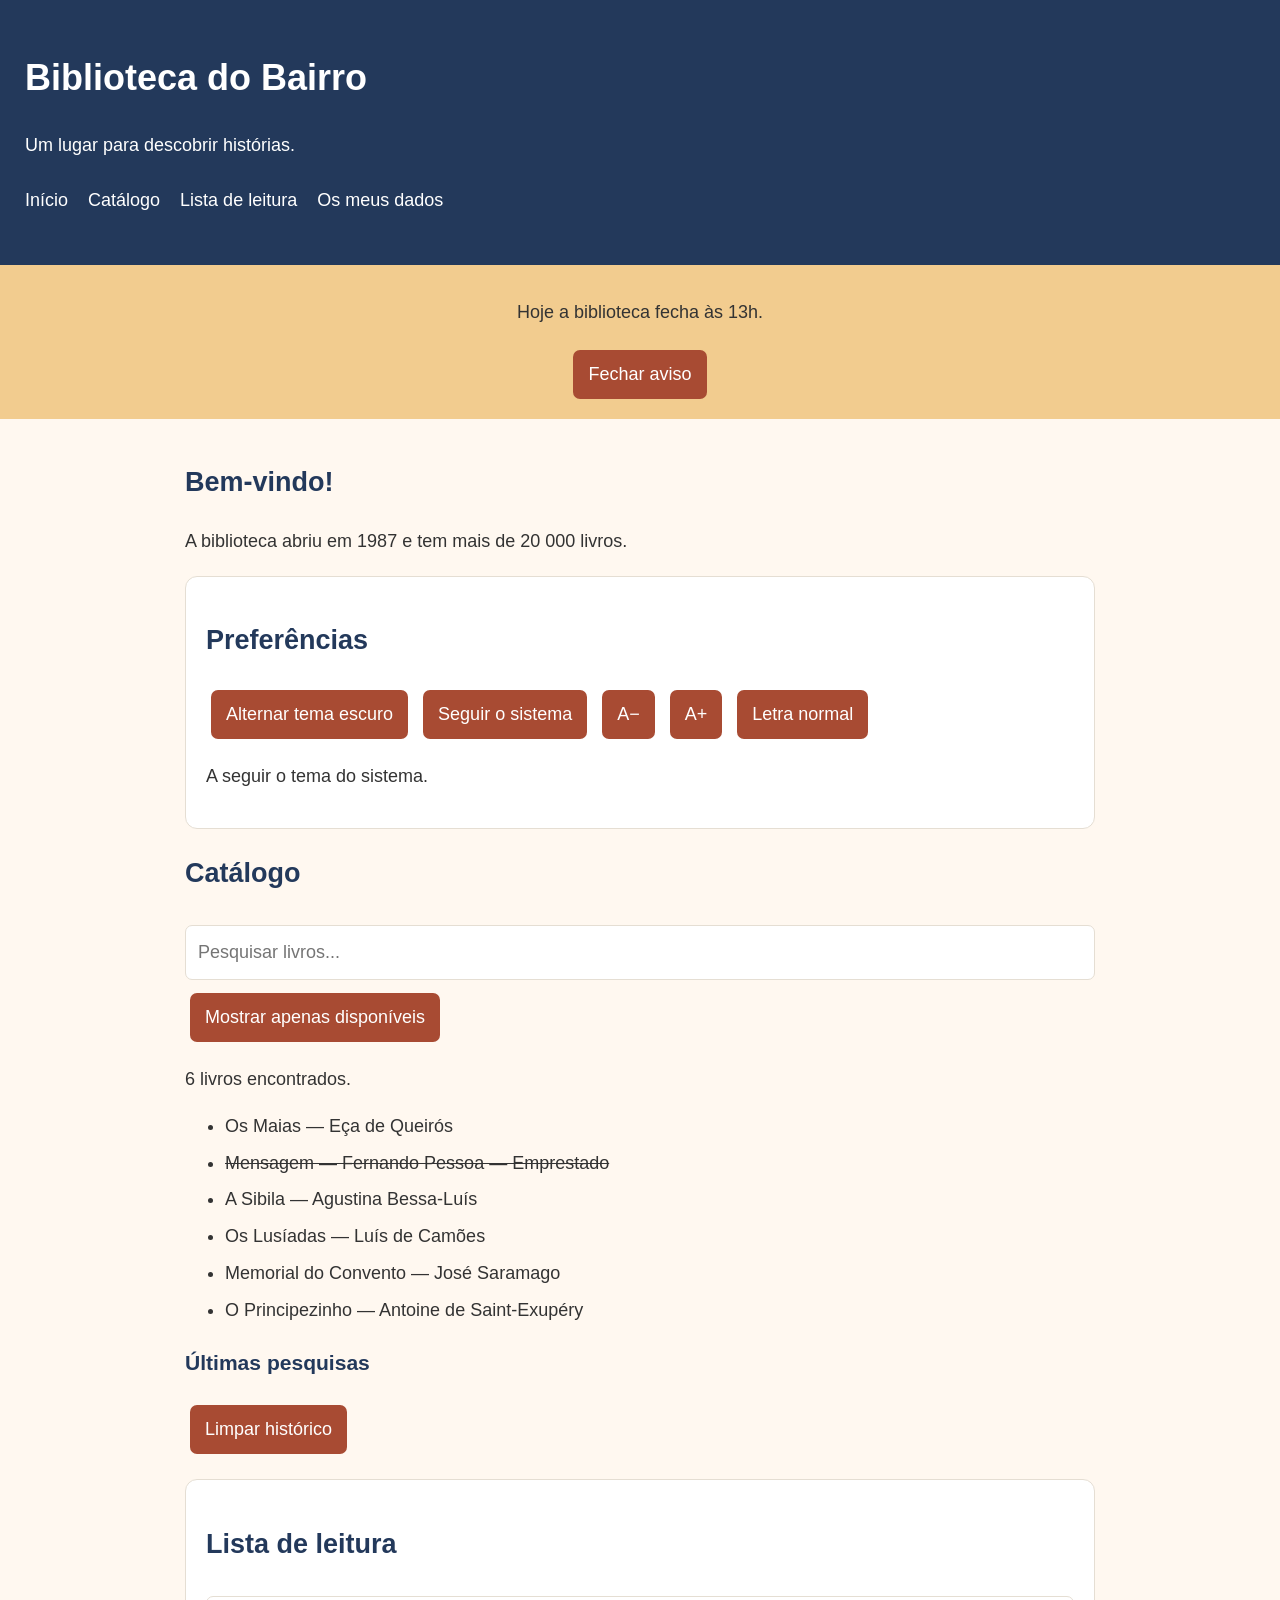
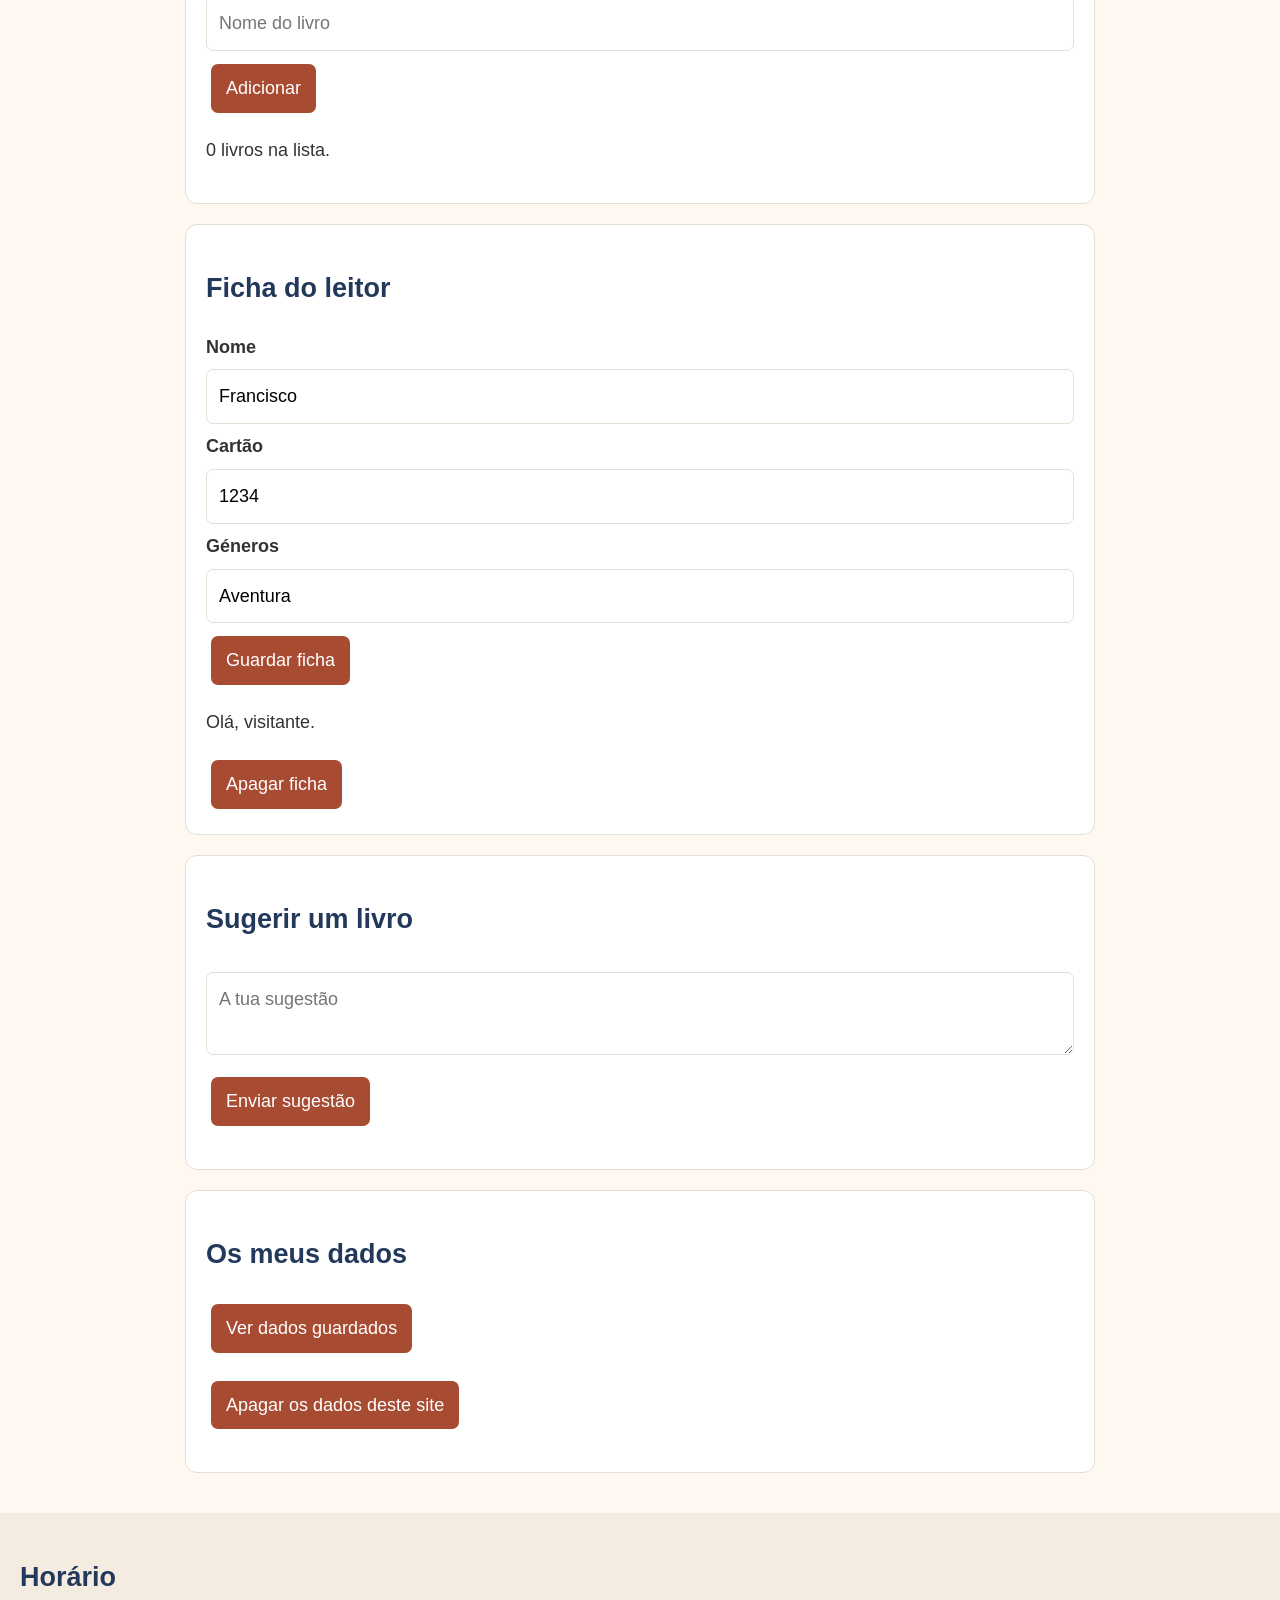
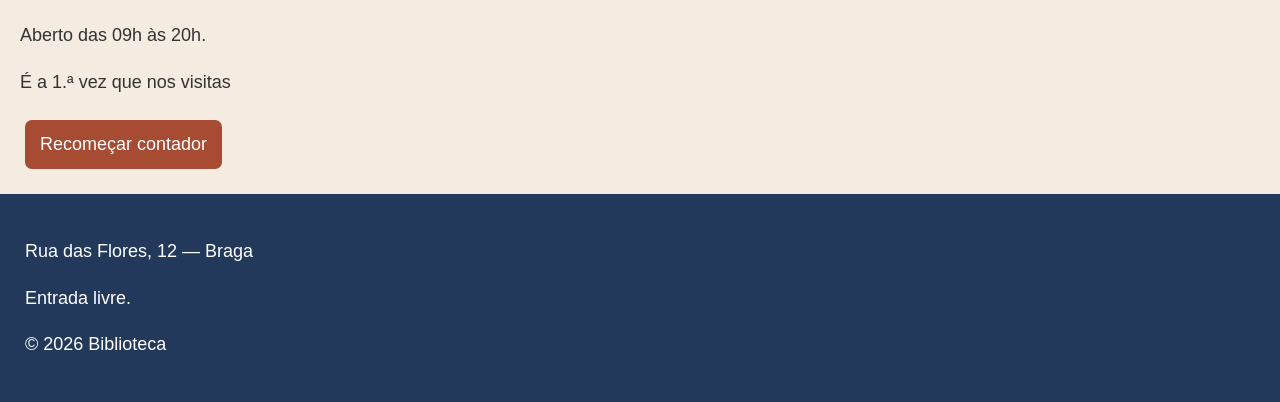
==== index.html @ a49d4954 "aaa" ====
<!DOCTYPE html>
<html lang="pt-PT">
<head>
  <meta charset="UTF-8">
  <meta name="viewport" content="width=device-width, initial-scale=1">
  <title>Biblioteca do Bairro</title>
  <script src="src.js" defer></script>
  <link rel="stylesheet" href="estilos.css">
</head>
<body>
  <header class="cabecalho" id="inicio">
    <div>
      <h1>Biblioteca do Bairro</h1>
      <p>Um lugar para descobrir histórias.</p>
    </div>

    <nav>
      <ul>
        <li><a href="#inicio">Início</a></li>
        <li><a href="#catalogo">Catálogo</a></li>
        <li><a href="#leitura">Lista de leitura</a></li>
        <li><a href="#dados">Os meus dados</a></li>
      </ul>
    </nav>
  </header>

  <section id="aviso-visita" hidden>
    <p>Hoje a biblioteca fecha às 13h.</p>
    <button id="fechar-aviso">Fechar aviso</button>
  </section>

  <main>
    <section>
      <h2>Bem-vindo!</h2>
      <p>A biblioteca abriu em 1987 e tem mais de 20 000 livros.</p>
    </section>

    <section class="cartao">
      <h2>Preferências</h2>

      <button id="tema">Alternar tema escuro</button>
      <button id="seguir-sistema">Seguir o sistema</button>

      <button id="letra-menor">A−</button>
      <button id="letra-maior">A+</button>
      <button id="letra-normal">Letra normal</button>

      <p id="estado-preferencias"></p>
    </section>

    <section id="catalogo">
      <h2>Catálogo</h2>

      <input id="pesquisa" type="search"
             placeholder="Pesquisar livros...">

      <button id="so-disponiveis">
        Mostrar apenas disponíveis
      </button>

      <p id="resumo"></p>
      <ul id="lista-livros"></ul>

      <h3>Últimas pesquisas</h3>
      <ul id="ultimas-pesquisas"></ul>
      <button id="limpar-pesquisas">Limpar histórico</button>
    </section>

    <section id="leitura" class="cartao">
      <h2>Lista de leitura</h2>

      <form id="form-leitura">
        <input id="novo-livro"
               placeholder="Nome do livro"
               required>
        <button>Adicionar</button>
      </form>

      <ul id="lista-leitura"></ul>
      <p id="estado-leitura"></p>
    </section>

    <section class="cartao">
      <h2>Ficha do leitor</h2>

      <form id="form-leitor">
        <label for="nome-leitor">Nome</label>
        <input id="nome-leitor" value="Francisco">

        <label for="cartao-leitor">Cartão</label>
        <input id="cartao-leitor" value="1234">

        <label for="generos-leitor">Géneros</label>
        <input id="generos-leitor"
               value="Aventura">

        <button>Guardar ficha</button>
      </form>

      <p id="saudacao-leitor"></p>
      <ul id="generos-lista"></ul>

      <button id="apagar-ficha">Apagar ficha</button>
    </section>

    <section class="cartao">
      <h2>Sugerir um livro</h2>

      <form id="form-sugestao">
        <textarea id="sugestao"
                  placeholder="A tua sugestão"></textarea>

        <button>Enviar sugestão</button>
      </form>

      <p id="estado-sugestao"></p>
    </section>

    <section id="dados" class="cartao">
      <h2>Os meus dados</h2>

      <button id="ver-dados">
        Ver dados guardados
      </button>

      <pre id="dados-guardados"></pre>

      <button id="apagar-dados">
        Apagar os dados deste site
      </button>

      <p id="estado-dados"></p>
    </section>
  </main>

  <aside>
    <h2>Horário</h2>
    <p>Aberto das 09h às 20h.</p>

    <p id="contador-visitas"></p>
    <button id="recomecar-visitas">
      Recomeçar contador
    </button>
  </aside>

  <footer>
    <p>Rua das Flores, 12 — Braga</p>
    <p>Entrada livre.</p>
    <p>© 2026 Biblioteca</p>
  </footer>
</body>
</html>
---- estilos.css ----
:root {
  --principal: #23395B;
  --destaque: #A84B33;
  --fundo: #FFF8F0;
  --cartao: #FFFFFF;
  --texto: #333333;
  --borda: #E5DED3;
}

* {
  box-sizing: border-box;
}

body {
  margin: 0;
  background: var(--fundo);
  color: var(--texto);
  font-family: Arial, sans-serif;
  font-size: 18px;
  line-height: 1.6;
}

h1, h2, h3 {
  color: var(--principal);
}

header {
  background: var(--principal);
  color: white;
  padding: 25px;
}

header h1 {
  color: white;
}

nav ul {
  display: flex;
  flex-wrap: wrap;
  gap: 20px;
  list-style: none;
  padding: 0;
}

nav a {
  color: white;
  text-decoration: none;
}

main {
  max-width: 950px;
  margin: auto;
  padding: 20px;
}

.cartao {
  background: var(--cartao);
  border: 1px solid var(--borda);
  border-radius: 12px;
  padding: 20px;
  margin: 20px 0;
}

button {
  background: var(--destaque);
  color: white;
  border: none;
  border-radius: 7px;
  padding: 10px 15px;
  margin: 5px;
  cursor: pointer;
  font: inherit;
}

button:hover {
  opacity: 0.85;
}

input, textarea {
  width: 100%;
  padding: 12px;
  margin: 8px 0;
  border: 1px solid var(--borda);
  border-radius: 7px;
  font: inherit;
}

label {
  display: block;
  font-weight: bold;
}

li {
  margin: 8px 0;
}

.item-leitura {
  display: flex;
  justify-content: space-between;
  align-items: center;
  flex-wrap: wrap;
  gap: 10px;
}

.lido {
  text-decoration: line-through;
  opacity: 0.6;
}

.indisponivel {
  text-decoration: line-through;
}

#aviso-visita {
  background: #F2CC8F;
  padding: 15px;
  text-align: center;
}

aside {
  background: #F4EBE1;
  padding: 20px;
}

footer {
  background: var(--principal);
  color: white;
  padding: 25px;
}

.dados {
  overflow-wrap: anywhere;
  white-space: pre-wrap;
}

body.escuro {
  --principal: #91AED8;
  --destaque: #F2A58C;
  --fundo: #171B22;
  --cartao: #242B35;
  --texto: #F0F2F5;
  --borda: #414B58;
}

body.escuro header,
body.escuro footer {
  background: #10151D;
}

body.escuro header h1 {
  color: white;
}

body.tamanho-pequeno {
  font-size: 16px;
}

body.tamanho-grande {
  font-size: 21px;
}

@media (max-width: 600px) {
  nav ul {
    flex-direction: column;
  }

  main {
    padding: 10px;
  }
}
/* Horário no tema escuro */
body.escuro aside {
    background-color: #263238;
    color: #ffffff;
}

body.escuro aside p,
body.escuro aside h2,
body.escuro aside h3 {
    color: #ffffff;
}
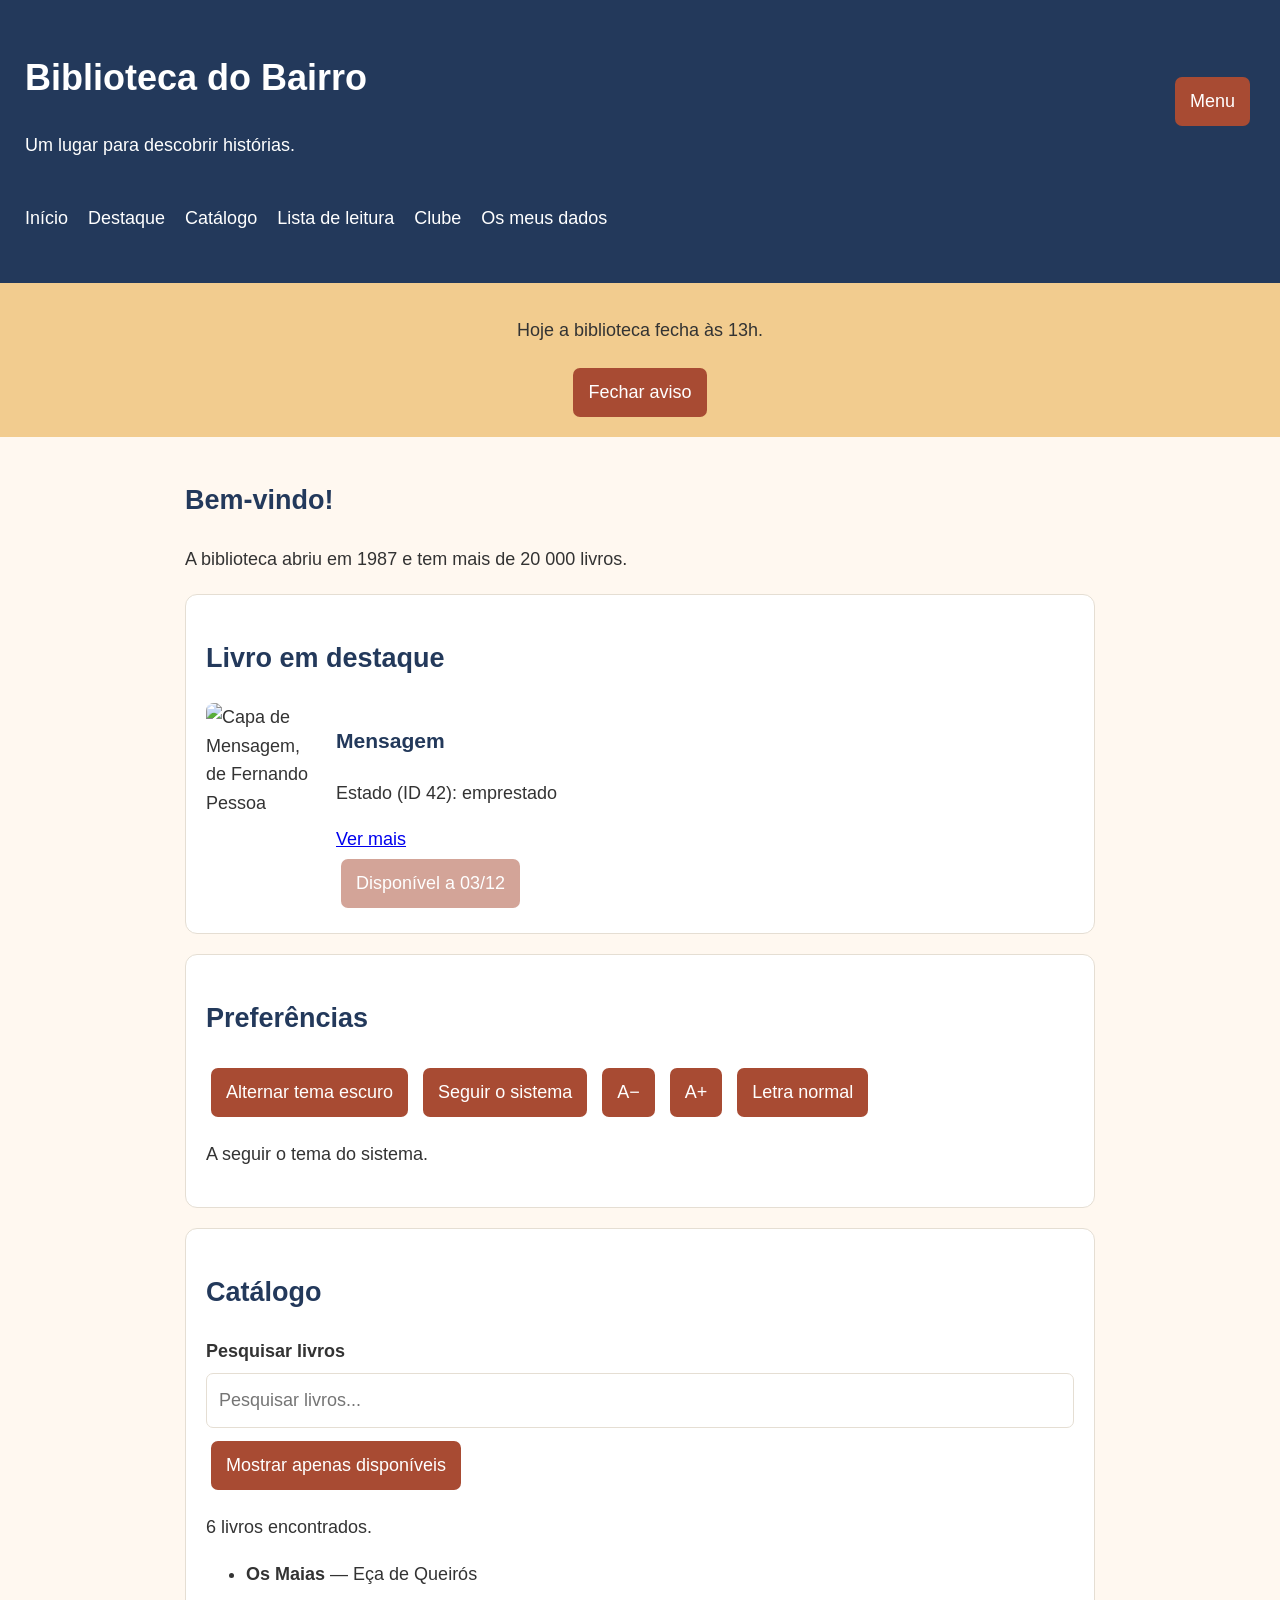
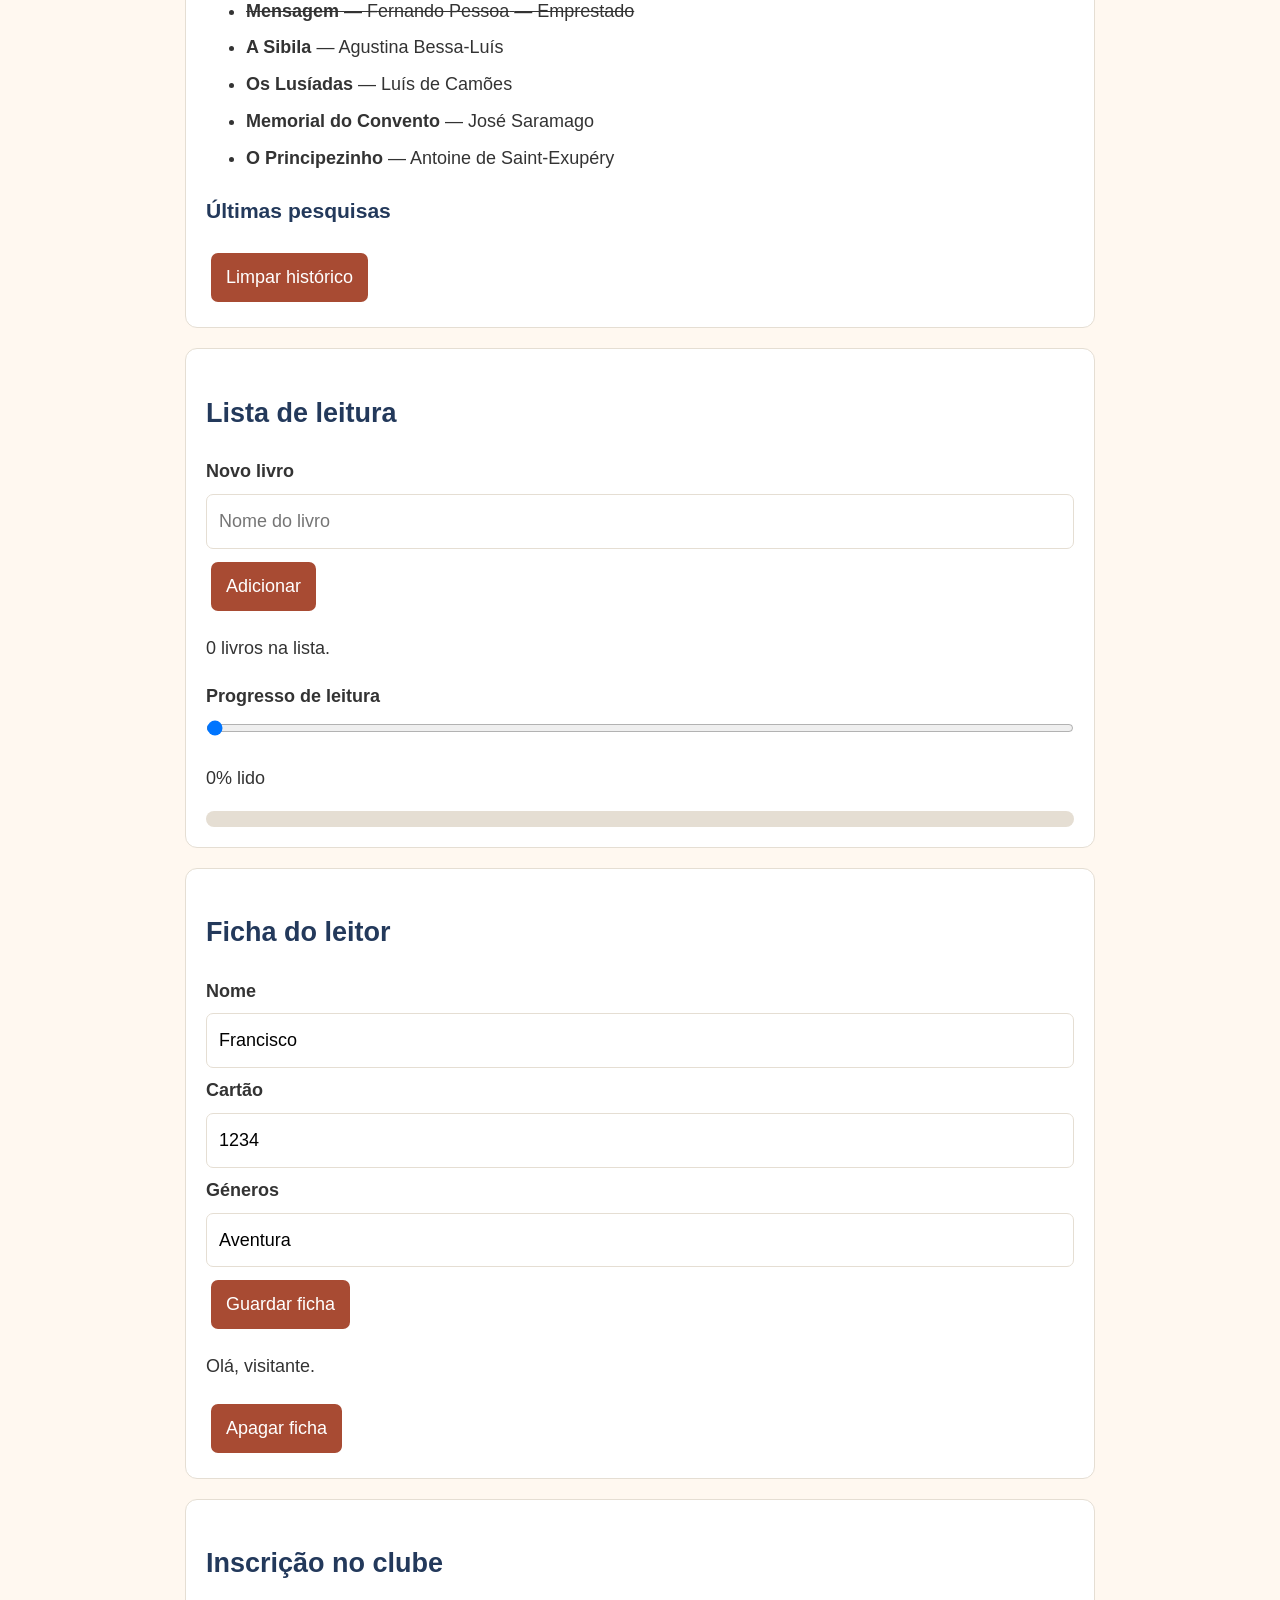
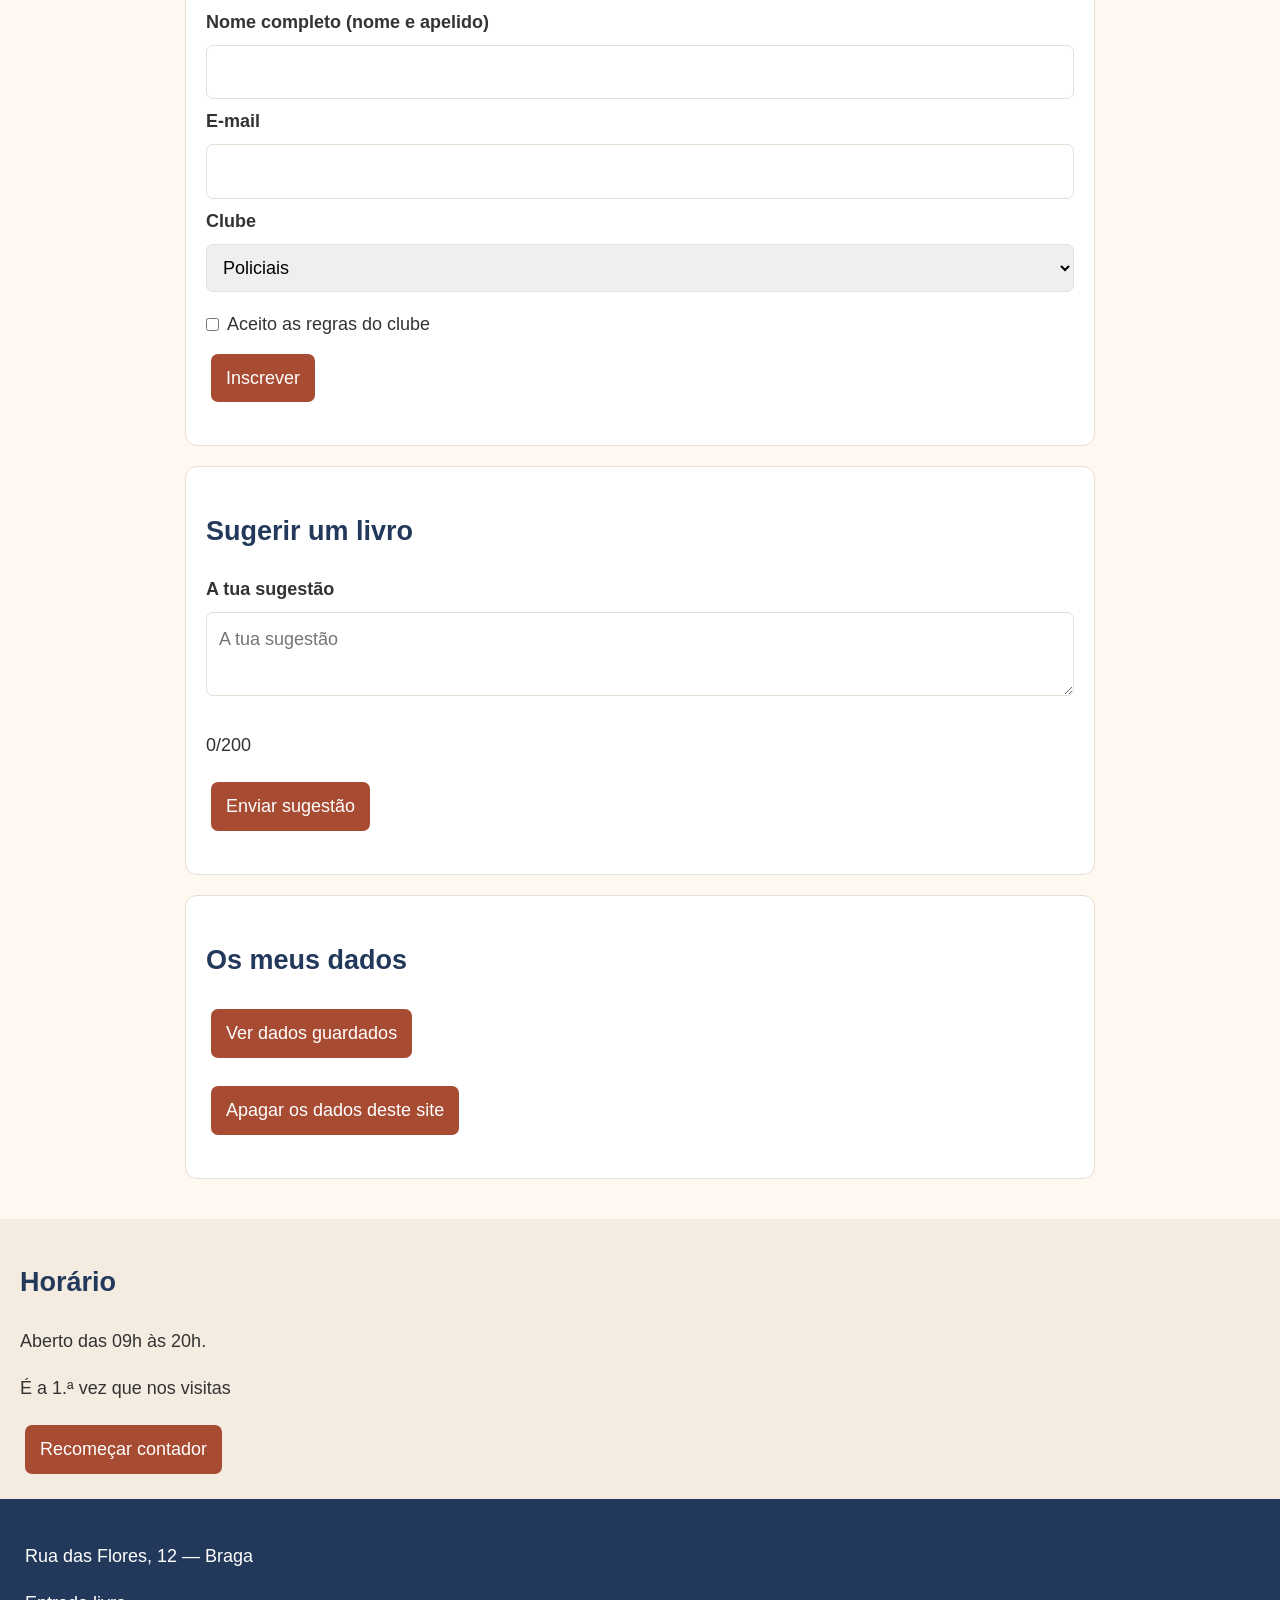
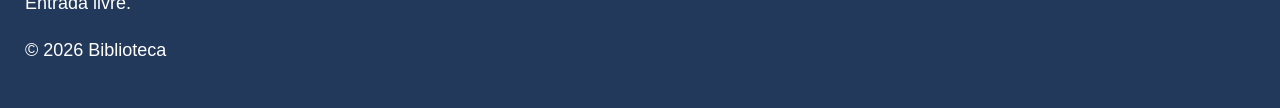
==== commit 5afe8e7e: "aaaa" ====
--- a/index.html
+++ b/index.html
@@ -1,4 +1,3 @@
-
 <!DOCTYPE html>
 <html lang="pt-PT">
 <head>
@@ -10,16 +9,27 @@
 </head>
 <body>
   <header class="cabecalho" id="inicio">
-    <div>
-      <h1>Biblioteca do Bairro</h1>
-      <p>Um lugar para descobrir histórias.</p>
+    <div class="topo-cabecalho">
+      <div>
+        <h1>Biblioteca do Bairro</h1>
+        <p>Um lugar para descobrir histórias.</p>
+      </div>
+
+      <button id="abrir-menu"
+              type="button"
+              aria-expanded="false"
+              aria-controls="menu-principal">
+        Menu
+      </button>
     </div>
 
-    <nav>
+    <nav id="menu-principal" aria-label="Navegação principal">
       <ul>
         <li><a href="#inicio">Início</a></li>
+        <li><a href="#destaque">Destaque</a></li>
         <li><a href="#catalogo">Catálogo</a></li>
         <li><a href="#leitura">Lista de leitura</a></li>
+        <li><a href="#inscricao">Clube</a></li>
         <li><a href="#dados">Os meus dados</a></li>
       </ul>
     </nav>
@@ -27,7 +37,7 @@
 
   <section id="aviso-visita" hidden>
     <p>Hoje a biblioteca fecha às 13h.</p>
-    <button id="fechar-aviso">Fechar aviso</button>
+    <button id="fechar-aviso" type="button">Fechar aviso</button>
   </section>
 
   <main>
@@ -36,49 +46,88 @@
       <p>A biblioteca abriu em 1987 e tem mais de 20 000 livros.</p>
     </section>
 
+    <section id="destaque" class="cartao">
+      <h2>Livro em destaque</h2>
+      <article class="ficha-destaque"
+               data-id="42"
+               data-estado="emprestado"
+               data-devolucao="2026-12-03">
+        <img class="capa" src="img/mensagem.jpg" alt="">
+        <div>
+          <h3 class="titulo-destaque">Título inicial</h3>
+          <p class="estado-destaque"></p>
+          <a class="mais" href="/catalogo">Ver mais</a>
+          <div>
+            <button class="reservar" type="button">Reservar</button>
+          </div>
+        </div>
+      </article>
+    </section>
+
     <section class="cartao">
       <h2>Preferências</h2>
 
-      <button id="tema">Alternar tema escuro</button>
-      <button id="seguir-sistema">Seguir o sistema</button>
-
-      <button id="letra-menor">A−</button>
-      <button id="letra-maior">A+</button>
-      <button id="letra-normal">Letra normal</button>
-
-      <p id="estado-preferencias"></p>
-    </section>
-
-    <section id="catalogo">
+      <button id="tema" type="button">Alternar tema escuro</button>
+      <button id="seguir-sistema" type="button">Seguir o sistema</button>
+
+      <button id="letra-menor" type="button">A−</button>
+      <button id="letra-maior" type="button">A+</button>
+      <button id="letra-normal" type="button">Letra normal</button>
+
+      <p id="estado-preferencias" role="status"></p>
+    </section>
+
+    <section id="catalogo" class="cartao">
       <h2>Catálogo</h2>
 
-      <input id="pesquisa" type="search"
+      <label for="pesquisa">Pesquisar livros</label>
+      <input id="pesquisa"
+             name="q"
+             type="search"
              placeholder="Pesquisar livros...">
 
-      <button id="so-disponiveis">
+      <button id="so-disponiveis" type="button">
         Mostrar apenas disponíveis
       </button>
 
-      <p id="resumo"></p>
+      <p id="resumo" role="status"></p>
       <ul id="lista-livros"></ul>
+
+      <template id="tpl-livro">
+        <li class="livro">
+          <strong class="titulo"></strong>
+          <span class="autor"></span>
+          <span class="badge" hidden> — Emprestado</span>
+        </li>
+      </template>
 
       <h3>Últimas pesquisas</h3>
       <ul id="ultimas-pesquisas"></ul>
-      <button id="limpar-pesquisas">Limpar histórico</button>
+      <button id="limpar-pesquisas" type="button">Limpar histórico</button>
     </section>
 
     <section id="leitura" class="cartao">
       <h2>Lista de leitura</h2>
 
       <form id="form-leitura">
+        <label for="novo-livro">Novo livro</label>
         <input id="novo-livro"
                placeholder="Nome do livro"
                required>
-        <button>Adicionar</button>
+        <button type="submit">Adicionar</button>
       </form>
 
       <ul id="lista-leitura"></ul>
-      <p id="estado-leitura"></p>
+      <p id="estado-leitura" role="status"></p>
+
+      <div class="progresso-leitura">
+        <label for="progresso-range">Progresso de leitura</label>
+        <input id="progresso-range" type="range" min="0" max="100" value="0">
+        <p id="percentagem-leitura">0% lido</p>
+        <div class="barra-fundo">
+          <div class="progresso"></div>
+        </div>
+      </div>
     </section>
 
     <section class="cartao">
@@ -92,45 +141,75 @@
         <input id="cartao-leitor" value="1234">
 
         <label for="generos-leitor">Géneros</label>
-        <input id="generos-leitor"
-               value="Aventura">
-
-        <button>Guardar ficha</button>
+        <input id="generos-leitor" value="Aventura">
+
+        <button type="submit">Guardar ficha</button>
       </form>
 
       <p id="saudacao-leitor"></p>
       <ul id="generos-lista"></ul>
 
-      <button id="apagar-ficha">Apagar ficha</button>
+      <button id="apagar-ficha" type="button">Apagar ficha</button>
+    </section>
+
+    <section id="inscricao" class="cartao">
+      <h2>Inscrição no clube</h2>
+
+      <form id="form-inscricao">
+        <label for="nome-inscricao">Nome completo (nome e apelido)</label>
+        <input id="nome-inscricao" name="nome" type="text" required>
+
+        <label for="email-inscricao">E-mail</label>
+        <input id="email-inscricao" name="email" type="email" required>
+
+        <label for="clube-inscricao">Clube</label>
+        <select id="clube-inscricao" name="clube">
+          <option value="Policiais">Policiais</option>
+          <option value="Ficção Científica">Ficção Científica</option>
+          <option value="Clássicos">Clássicos</option>
+        </select>
+
+        <label class="checkbox-linha">
+          <input id="regras-inscricao" name="regras" type="checkbox" required>
+          Aceito as regras do clube
+        </label>
+
+        <button type="submit">Inscrever</button>
+      </form>
+
+      <p id="resumo-inscricao" role="status"></p>
     </section>
 
     <section class="cartao">
       <h2>Sugerir um livro</h2>
 
       <form id="form-sugestao">
+        <label for="sugestao">A tua sugestão</label>
         <textarea id="sugestao"
+                  maxlength="200"
                   placeholder="A tua sugestão"></textarea>
-
-        <button>Enviar sugestão</button>
-      </form>
-
-      <p id="estado-sugestao"></p>
+        <p id="contador-sugestao">0/200</p>
+
+        <button type="submit">Enviar sugestão</button>
+      </form>
+
+      <p id="estado-sugestao" role="status"></p>
     </section>
 
     <section id="dados" class="cartao">
       <h2>Os meus dados</h2>
 
-      <button id="ver-dados">
+      <button id="ver-dados" type="button">
         Ver dados guardados
       </button>
 
       <pre id="dados-guardados"></pre>
 
-      <button id="apagar-dados">
+      <button id="apagar-dados" type="button">
         Apagar os dados deste site
       </button>
 
-      <p id="estado-dados"></p>
+      <p id="estado-dados" role="status"></p>
     </section>
   </main>
 
@@ -139,7 +218,7 @@
     <p>Aberto das 09h às 20h.</p>
 
     <p id="contador-visitas"></p>
-    <button id="recomecar-visitas">
+    <button id="recomecar-visitas" type="button">
       Recomeçar contador
     </button>
   </aside>
@@ -150,4 +229,4 @@
     <p>© 2026 Biblioteca</p>
   </footer>
 </body>
-</html>
+</html>
--- a/estilos.css
+++ b/estilos.css
@@ -1,4 +1,3 @@
-
 :root {
   --principal: #23395B;
   --destaque: #A84B33;
@@ -35,6 +34,14 @@
   color: white;
 }
 
+.topo-cabecalho {
+  display: flex;
+  justify-content: space-between;
+  align-items: center;
+  gap: 15px;
+  flex-wrap: wrap;
+}
+
 nav ul {
   display: flex;
   flex-wrap: wrap;
@@ -62,6 +69,19 @@
   margin: 20px 0;
 }
 
+.ficha-destaque {
+  display: flex;
+  gap: 20px;
+  align-items: flex-start;
+  flex-wrap: wrap;
+}
+
+.capa {
+  width: 110px;
+  max-width: 100%;
+  border-radius: 8px;
+}
+
 button {
   background: var(--destaque);
   color: white;
@@ -77,7 +97,12 @@
   opacity: 0.85;
 }
 
-input, textarea {
+button:disabled {
+  opacity: 0.5;
+  cursor: not-allowed;
+}
+
+input, textarea, select {
   width: 100%;
   padding: 12px;
   margin: 8px 0;
@@ -86,6 +111,22 @@
   font: inherit;
 }
 
+input[type="range"] {
+  padding: 0;
+}
+
+input[type="checkbox"] {
+  width: auto;
+  margin: 0 8px 0 0;
+}
+
+.checkbox-linha {
+  display: flex;
+  align-items: center;
+  font-weight: normal;
+  margin: 10px 0;
+}
+
 label {
   display: block;
   font-weight: bold;
@@ -103,6 +144,10 @@
   gap: 10px;
 }
 
+.titulo-item {
+  cursor: pointer;
+}
+
 .lido {
   text-decoration: line-through;
   opacity: 0.6;
@@ -110,6 +155,35 @@
 
 .indisponivel {
   text-decoration: line-through;
+}
+
+.progresso-leitura {
+  margin-top: 20px;
+}
+
+.barra-fundo {
+  width: 100%;
+  height: 16px;
+  background: var(--borda);
+  border-radius: 999px;
+  overflow: hidden;
+  margin-top: 8px;
+}
+
+.progresso {
+  height: 100%;
+  width: 0%;
+  background: var(--principal);
+  transition: width 0.2s ease;
+}
+
+.progresso.completo {
+  background: #1E7E34;
+}
+
+#contador-sugestao.alerta {
+  color: #B91C1C;
+  font-weight: bold;
 }
 
 #aviso-visita {
@@ -161,6 +235,14 @@
 }
 
 @media (max-width: 600px) {
+  nav {
+    display: none;
+  }
+
+  nav.aberto {
+    display: block;
+  }
+
   nav ul {
     flex-direction: column;
   }
@@ -169,14 +251,15 @@
     padding: 10px;
   }
 }
+
 /* Horário no tema escuro */
 body.escuro aside {
-    background-color: #263238;
-    color: #ffffff;
+  background-color: #263238;
+  color: #ffffff;
 }
 
 body.escuro aside p,
 body.escuro aside h2,
 body.escuro aside h3 {
-    color: #ffffff;
+  color: #ffffff;
 }
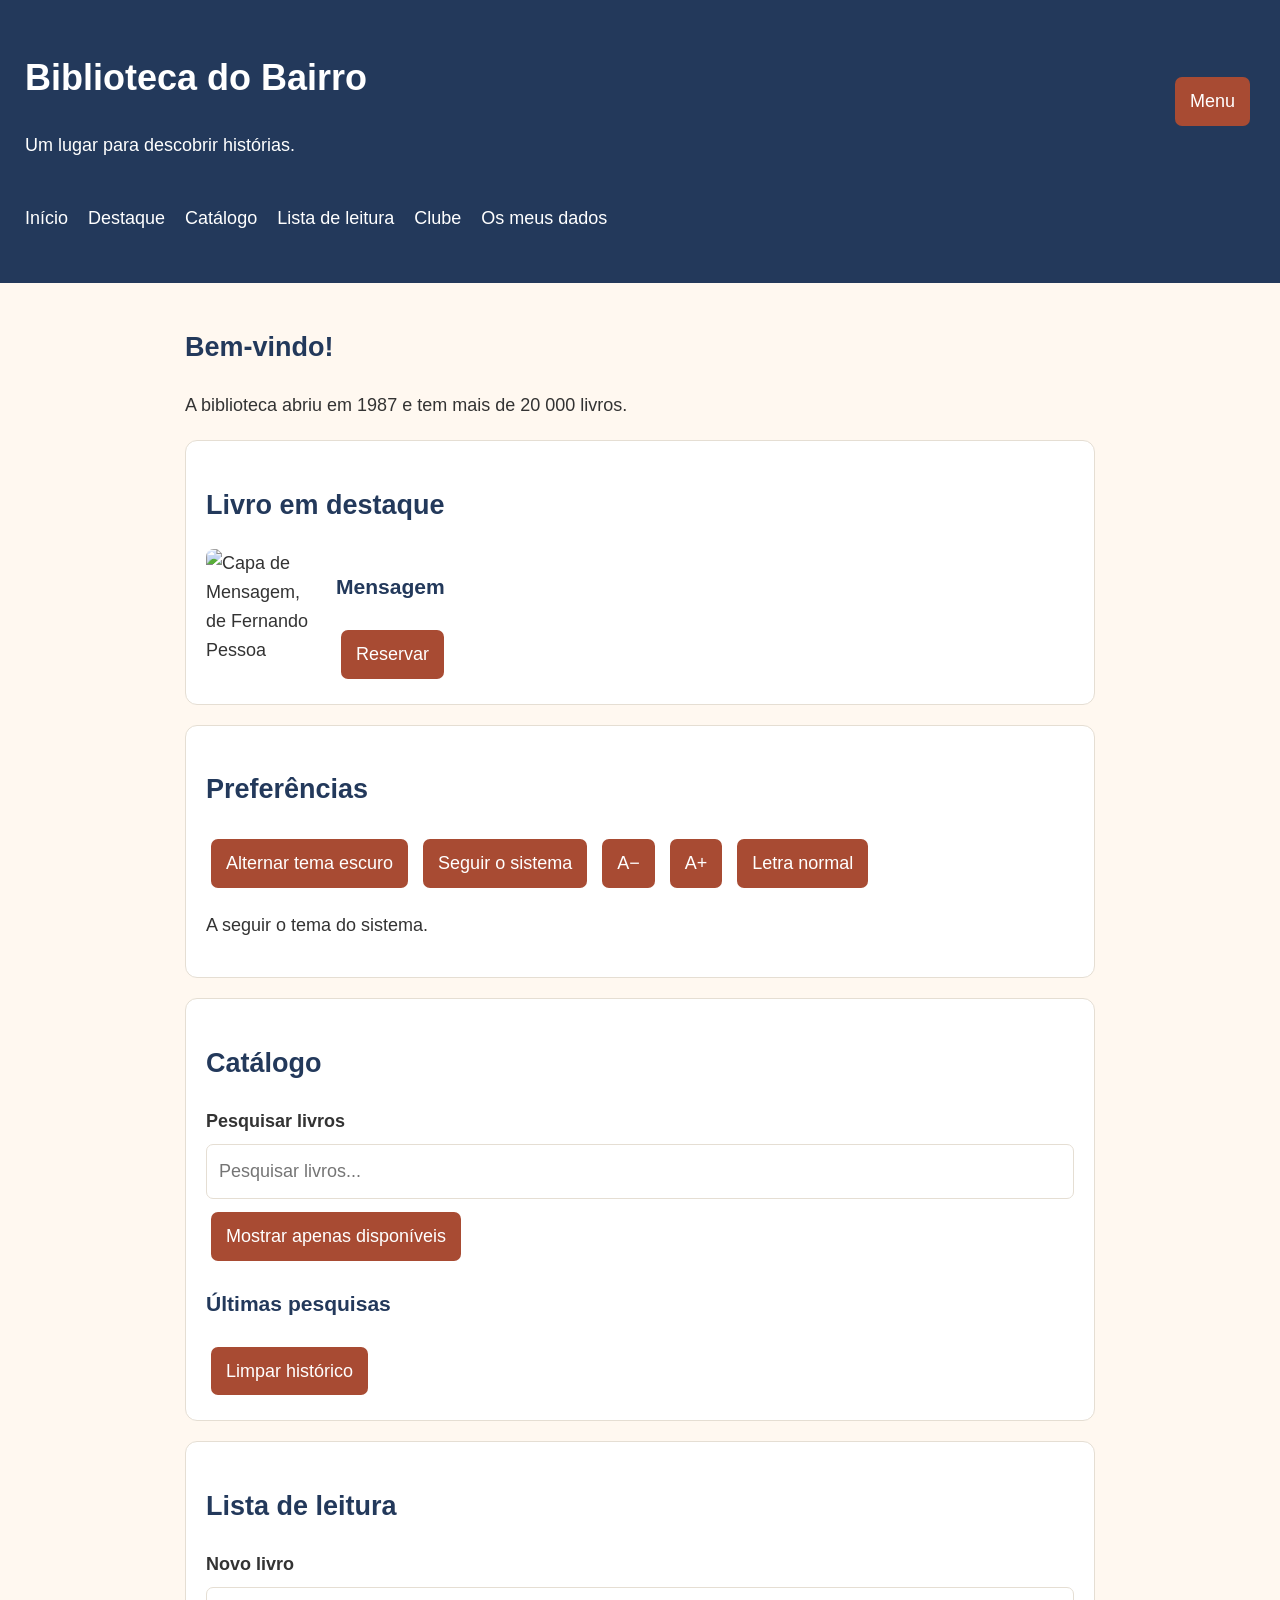
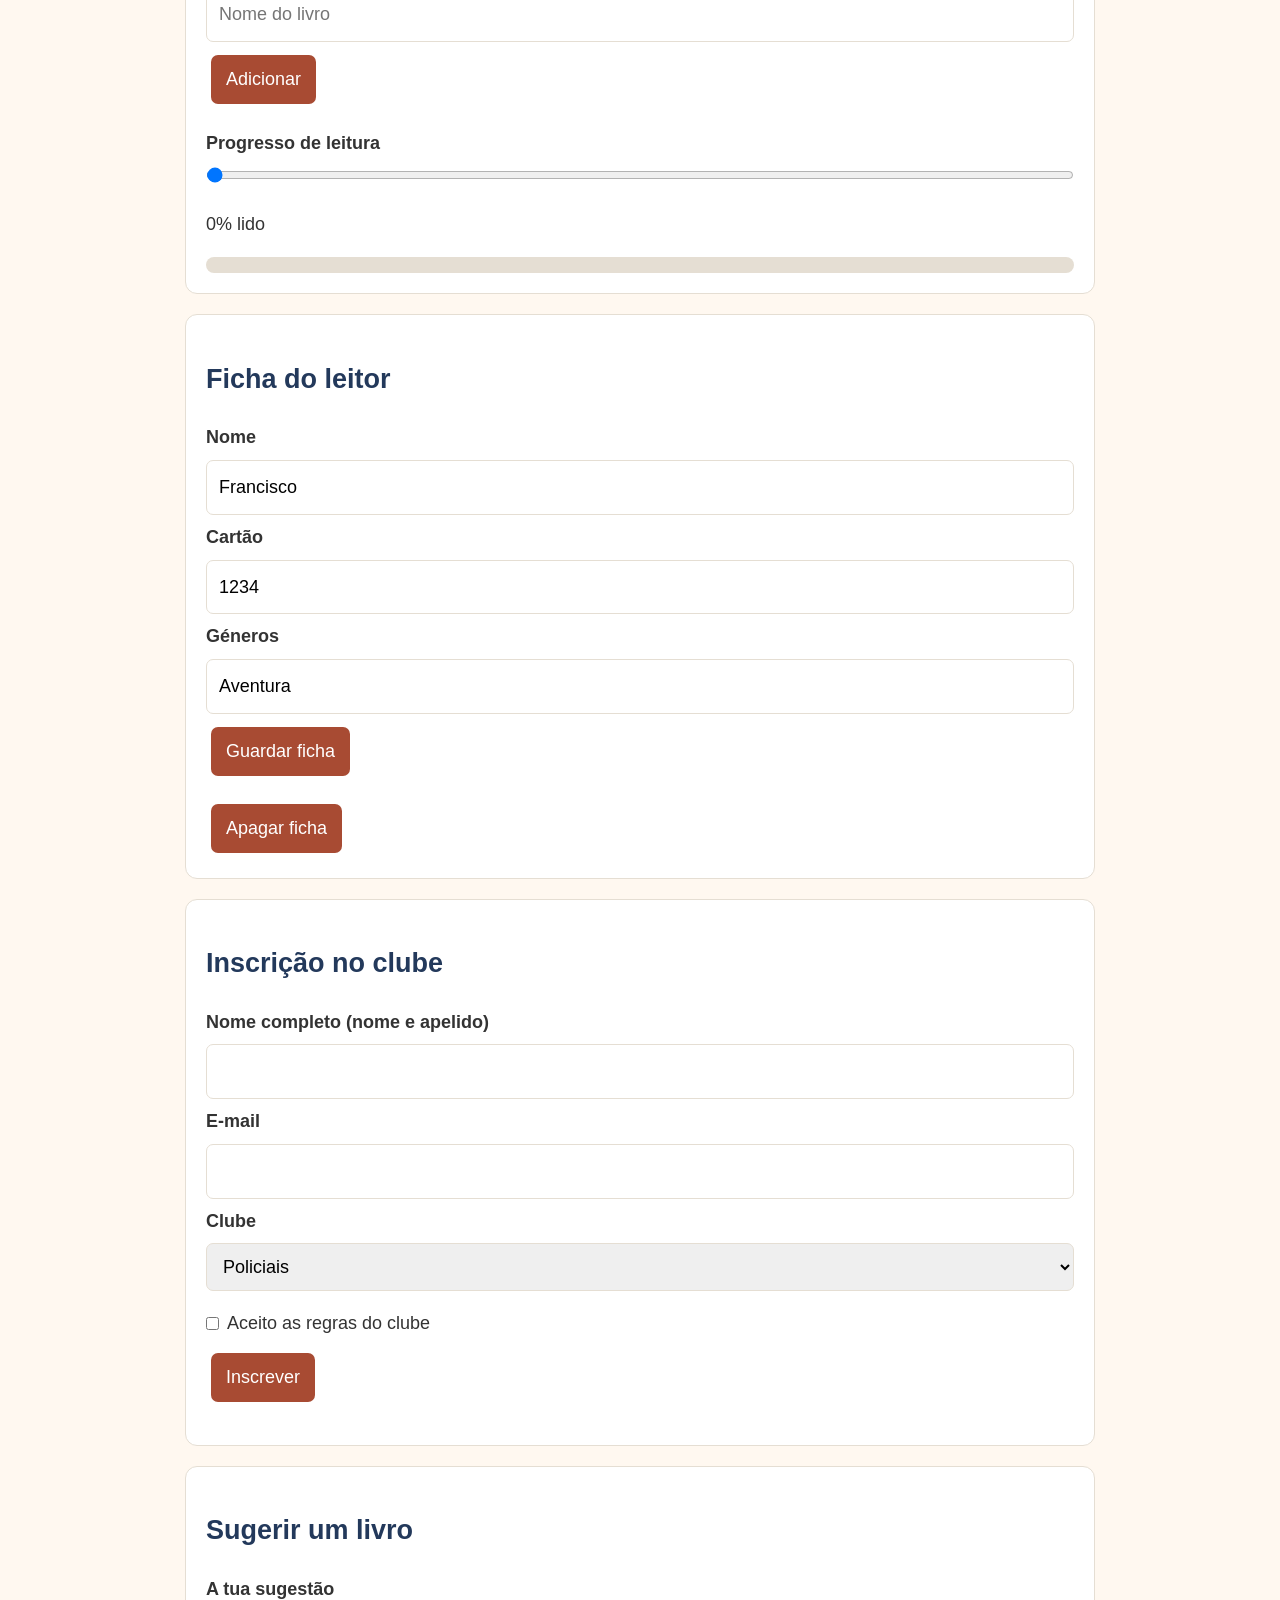
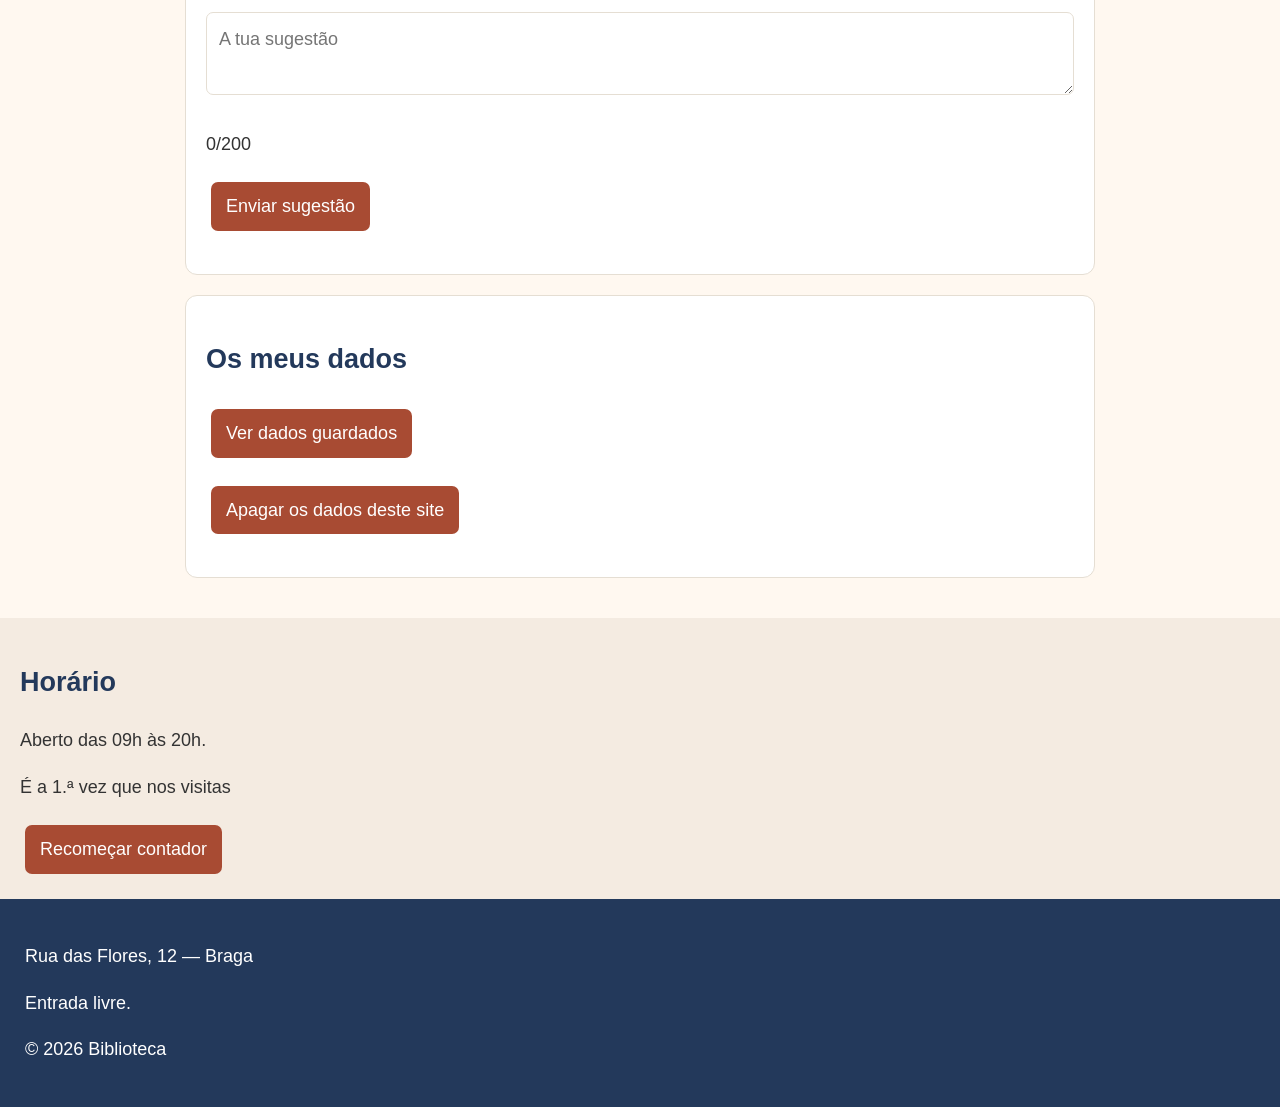
==== commit c2aa97f5: "aaa" ====
--- a/index.html
+++ b/index.html
@@ -52,11 +52,10 @@
                data-id="42"
                data-estado="emprestado"
                data-devolucao="2026-12-03">
-        <img class="capa" src="img/mensagem.jpg" alt="">
+        <img class="capa" src="mensagem.jpg" alt="">
         <div>
           <h3 class="titulo-destaque">Título inicial</h3>
           <p class="estado-destaque"></p>
-          <a class="mais" href="/catalogo">Ver mais</a>
           <div>
             <button class="reservar" type="button">Reservar</button>
           </div>
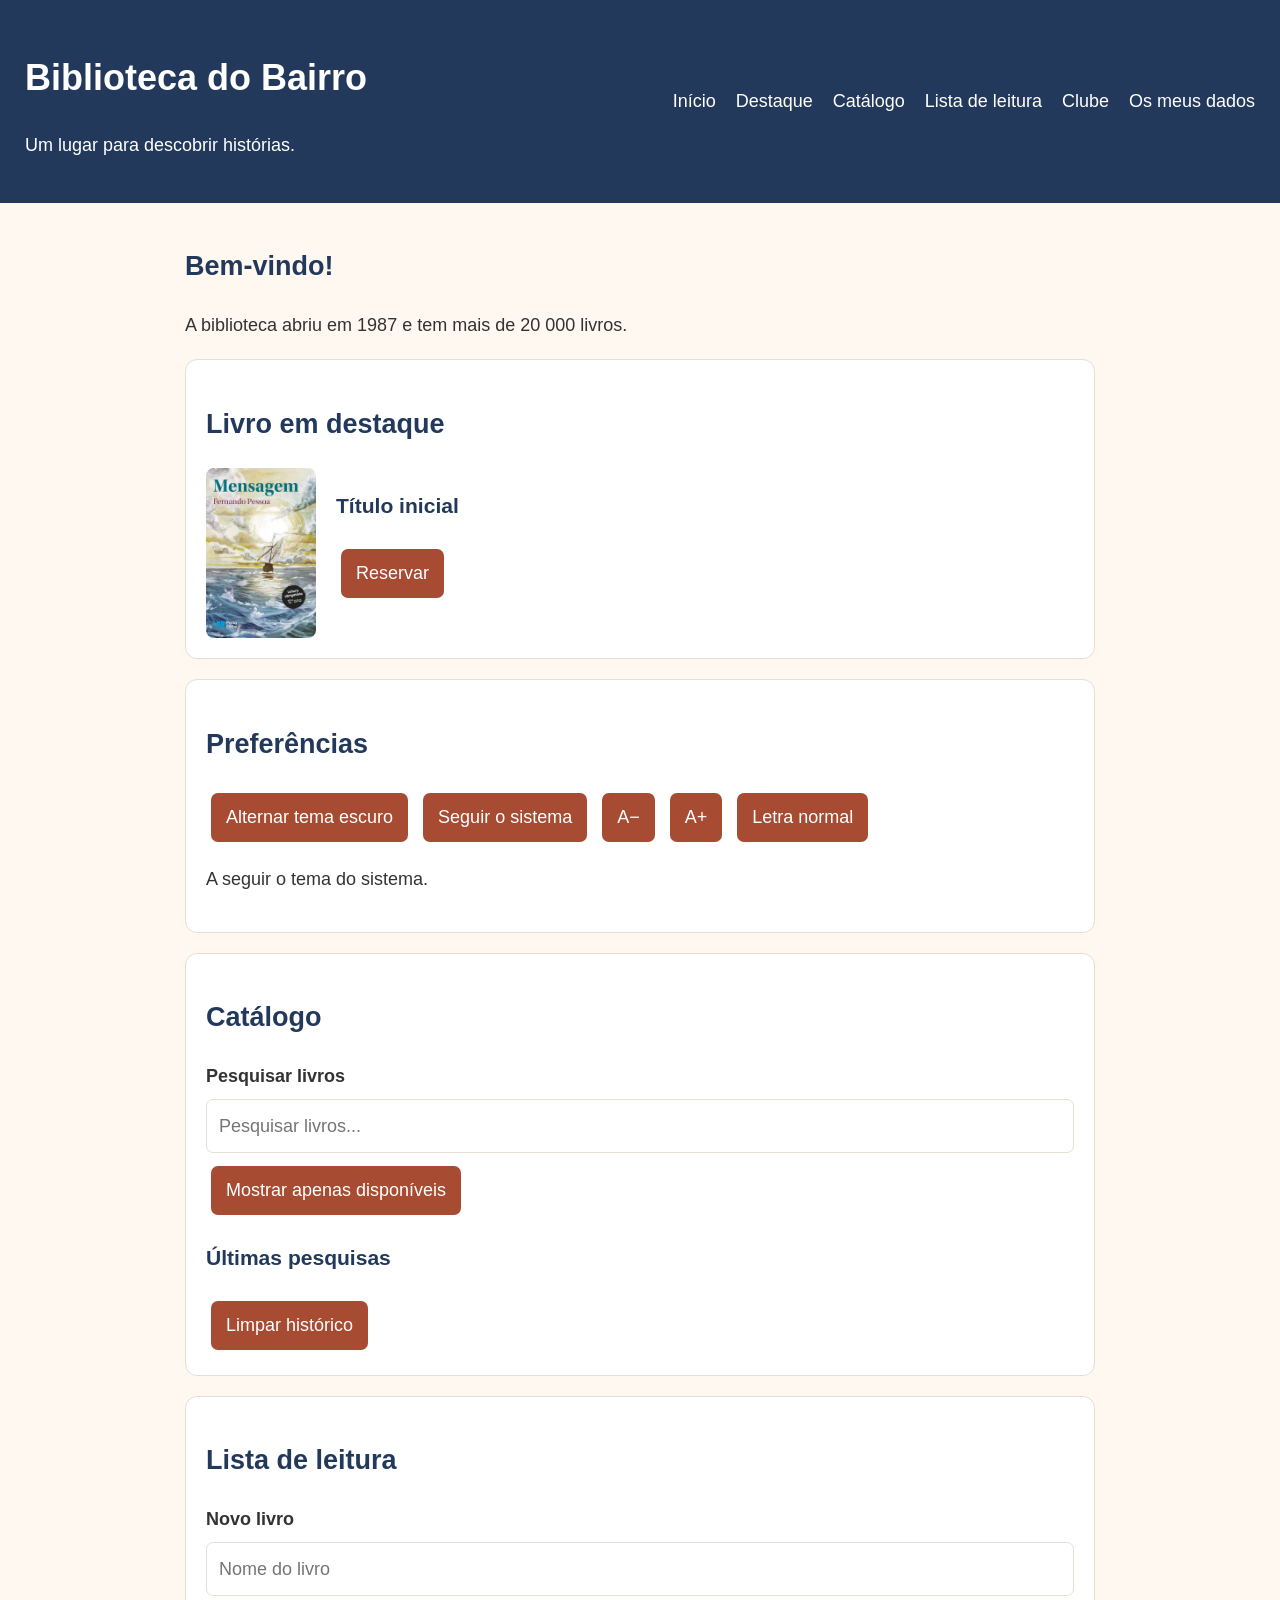
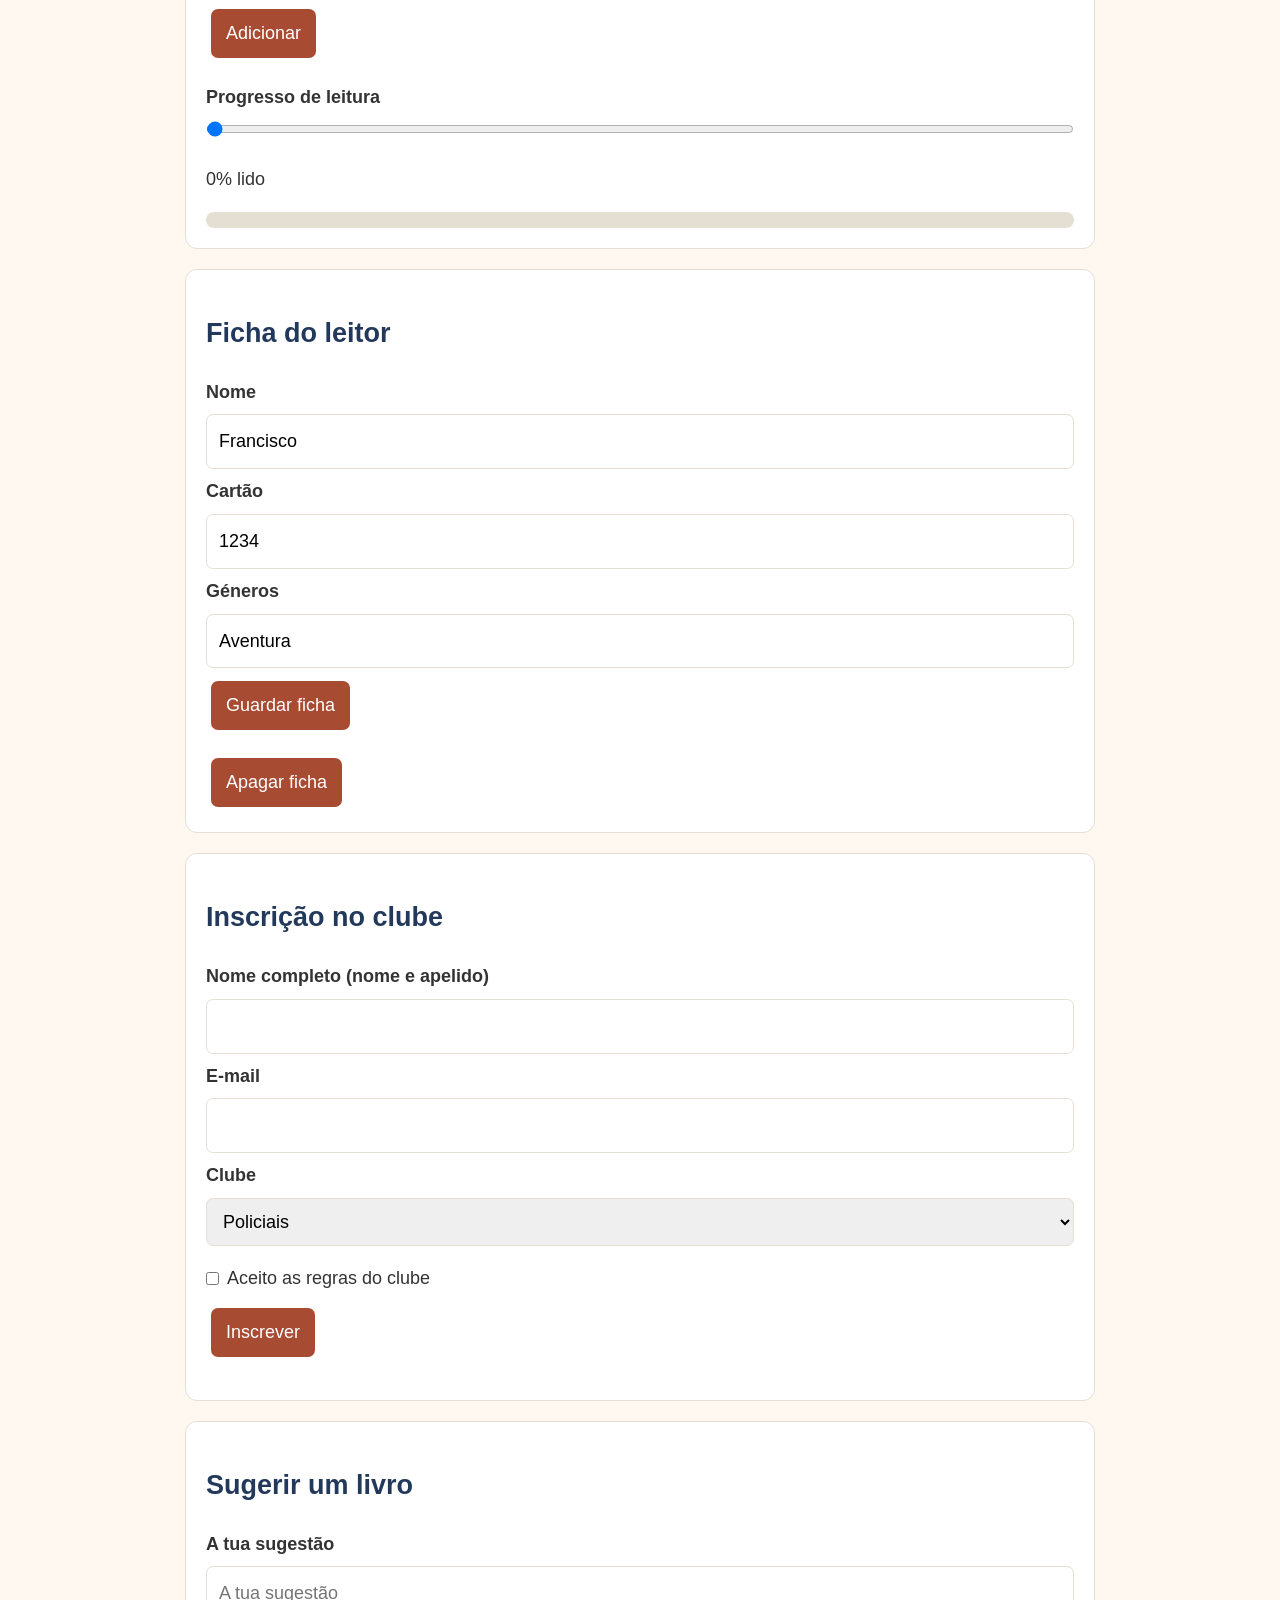
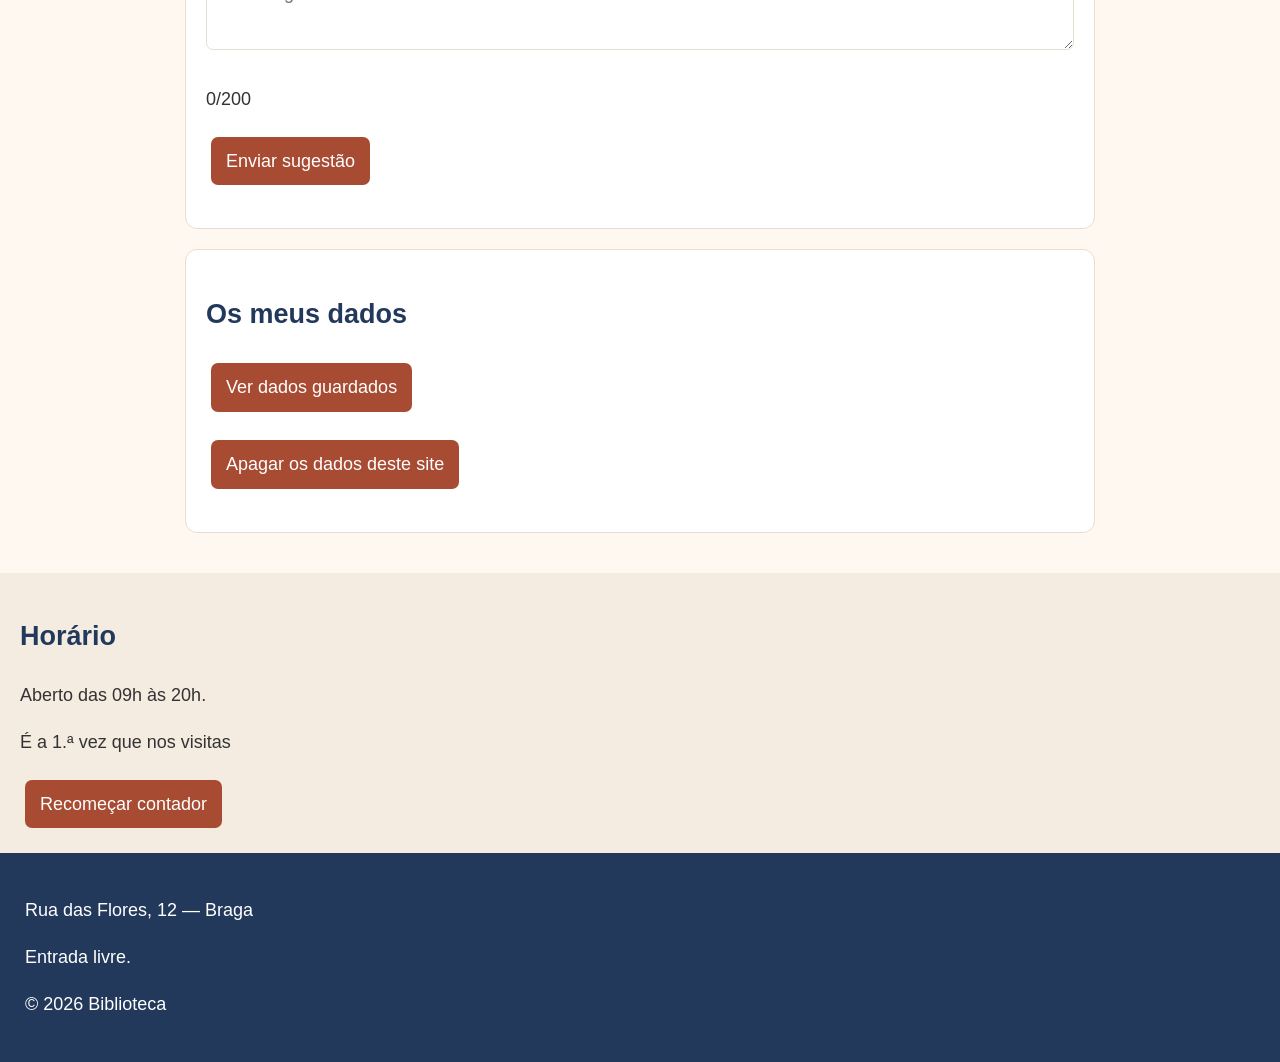
==== commit 9ad9668c: "aa" ====
--- a/index.html
+++ b/index.html
@@ -15,13 +15,7 @@
         <p>Um lugar para descobrir histórias.</p>
       </div>
 
-      <button id="abrir-menu"
-              type="button"
-              aria-expanded="false"
-              aria-controls="menu-principal">
-        Menu
-      </button>
-    </div>
+   
 
     <nav id="menu-principal" aria-label="Navegação principal">
       <ul>
@@ -52,7 +46,7 @@
                data-id="42"
                data-estado="emprestado"
                data-devolucao="2026-12-03">
-        <img class="capa" src="mensagem.jpg" alt="">
+        <img class="capa" src="mensagem.jpg" alt="Capa do livro A Mensagem">
         <div>
           <h3 class="titulo-destaque">Título inicial</h3>
           <p class="estado-destaque"></p>
